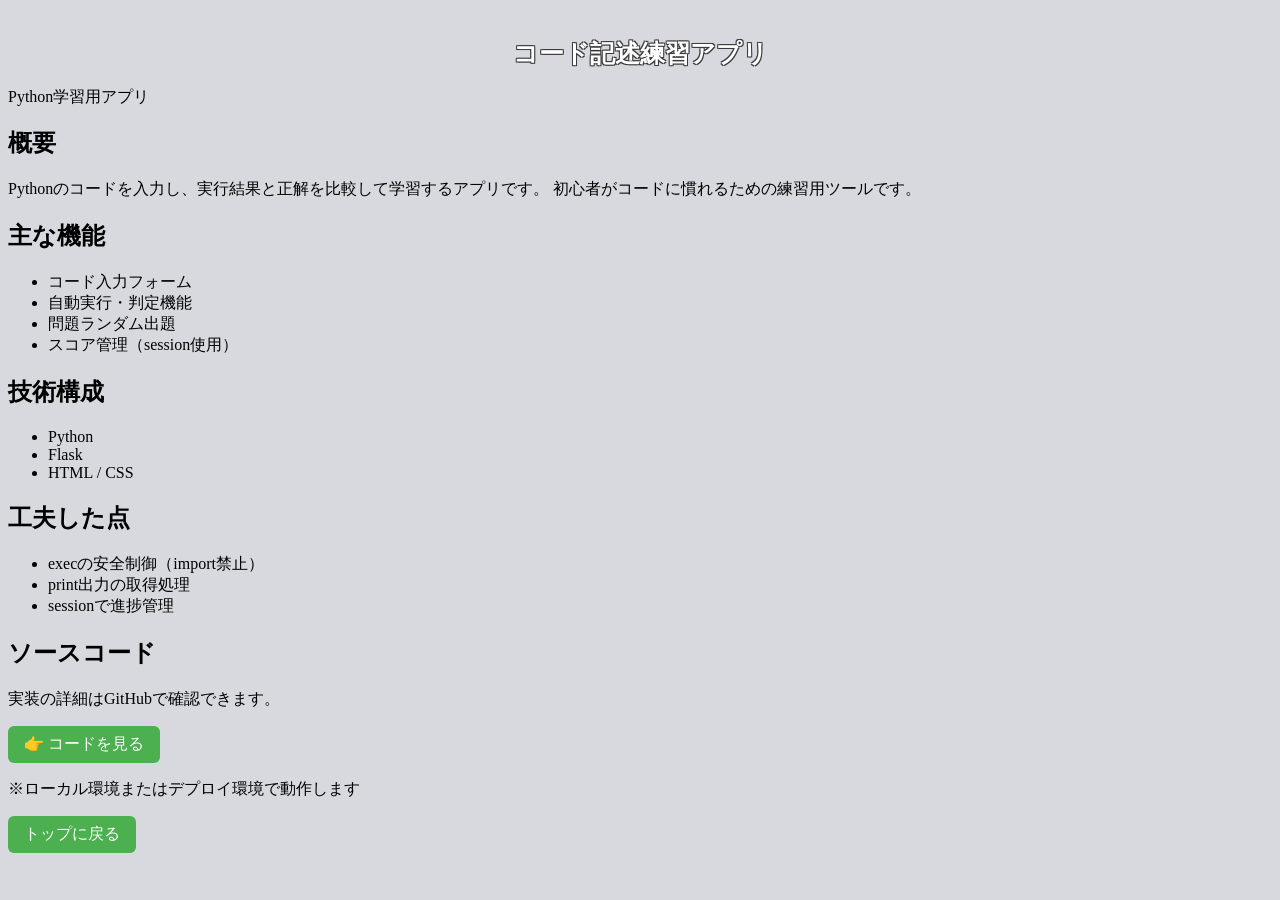
==== projects/code-practice-app/index.html @ 3d0a3c74 "更新内容" ====
<!DOCTYPE html>
<html>

<head>
    <meta charset="UTF-8">
    <title>コード記述練習アプリ</title>
    <link rel="stylesheet" href="../../static/style.css">
</head>

<body>

    <header>
        <h1>コード記述練習アプリ</h1>
        <p>Python学習用アプリ</p>
    </header>

    <section>
        <h2>概要</h2>
        <p>
            Pythonのコードを入力し、実行結果と正解を比較して学習するアプリです。
            初心者がコードに慣れるための練習用ツールです。
        </p>
    </section>

    <section>
        <h2>主な機能</h2>
        <ul>
            <li>コード入力フォーム</li>
            <li>自動実行・判定機能</li>
            <li>問題ランダム出題</li>
            <li>スコア管理（session使用）</li>
        </ul>
    </section>

    <section>
        <h2>技術構成</h2>
        <ul>
            <li>Python</li>
            <li>Flask</li>
            <li>HTML / CSS</li>
        </ul>
    </section>

    <section>
        <h2>工夫した点</h2>
        <ul>
            <li>execの安全制御（import禁止）</li>
            <li>print出力の取得処理</li>
            <li>sessionで進捗管理</li>
        </ul>
    </section>


    <section>
        <h2>ソースコード</h2>

        <p>実装の詳細はGitHubで確認できます。</p>

        <a href="https://github.com/nnk102938/portfolio">👉 コードを見る</a>

        <p>
            ※ローカル環境またはデプロイ環境で動作します
        </p>

        <a href="../../">トップに戻る</a>
    </section>

</body>

</html>
---- static/style.css ----
@charset "utf-8";

body {
    background-color: rgb(215, 217, 223);
}

header h1 {
    text-align: center;
    font-size: 25px;
    padding-top: 20px;
    color: #ffffff;
  text-shadow:
    1px 1px 0 #3b3b3b,
   -1px 1px 0 #3b3b3b,
    1px -1px 0 #3b3b3b,
   -1px -1px 0 #3b3b3b;
}

.main {
    width: 500px;
    margin: 30px auto;
    padding: 20px 30px 20px 30px;
    border-radius: 12px;
    background-color: #ffffff;
    box-shadow: 0 4px 12px rgba(0,0,0,0.1);
    font-size: 13px;
}

.main h2,
.main h3 {
    font-size: 15px;
}

.question {
    white-space: pre-wrap;
    line-height: 1.6;
    margin-bottom: 15px;
}

pre {
  background: #f5f5f5;
  padding: 12px;
  border-radius: 8px;
  font-family: Consolas, monospace;
  font-size: 12px;
  border-left: 4px solid #4CAF50;
}

.next-button {
    text-align: center;
}

a {
  display: inline-block;
  padding: 8px 16px;
  background: #4CAF50;
  color: white;
  text-decoration: none;
  border-radius: 6px;
  transition: 0.2s;
}

a:hover {
  background: #45a049;
}
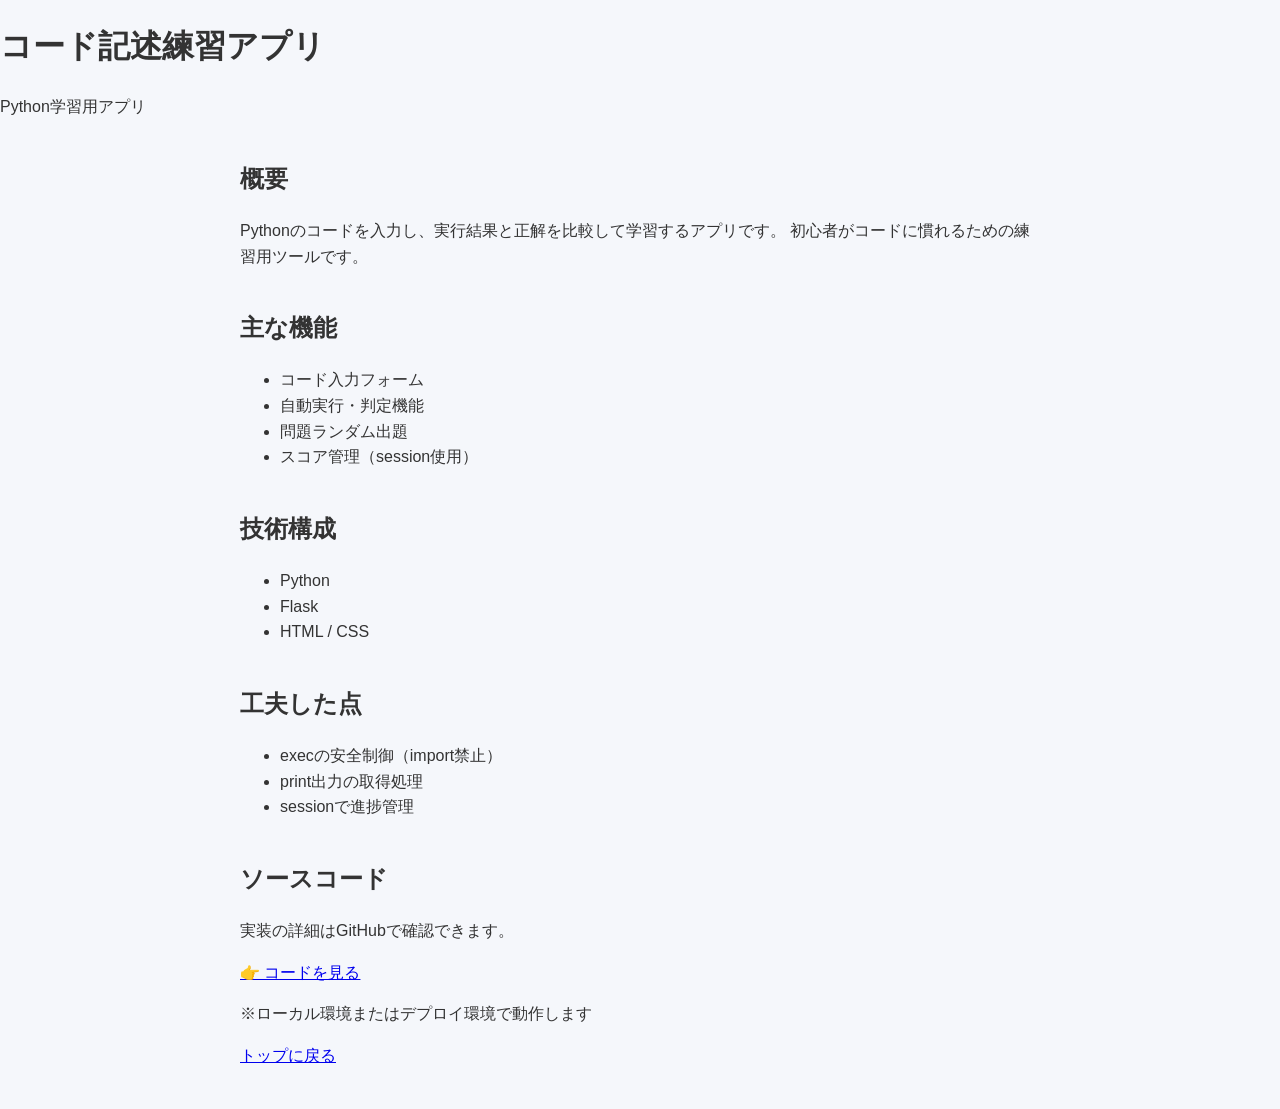
==== commit 86d591cc: "紹介ページ、CSS調整" ====
--- a/projects/code-practice-app/index.html
+++ b/projects/code-practice-app/index.html
@@ -4,7 +4,7 @@
 <head>
     <meta charset="UTF-8">
     <title>コード記述練習アプリ</title>
-    <link rel="stylesheet" href="../../static/style.css">
+    <link rel="stylesheet" href="/portfolio.css">
 </head>
 
 <body>
--- a/portfolio.css
+++ b/portfolio.css
@@ -0,0 +1,65 @@
+/* ===== ベース ===== */
+body {
+  font-family: -apple-system, BlinkMacSystemFont, "Segoe UI", sans-serif;
+  margin: 0;
+  background: #f5f7fb;
+  color: #333;
+  line-height: 1.6;
+}
+
+/* ===== ヘッダー ===== */
+.hero {
+  background: #2d3748;
+  color: white;
+  text-align: center;
+  padding: 60px 20px;
+}
+
+/* ===== セクション ===== */
+section {
+  max-width: 800px;
+  margin: 40px auto;
+  padding: 0 20px;
+}
+
+/* ===== カード ===== */
+.card {
+  background: white;
+  padding: 20px;
+  border-radius: 10px;
+  margin-top: 20px;
+  box-shadow: 0 4px 12px rgba(0,0,0,0.08);
+}
+
+/* ===== タグ ===== */
+.tags span {
+  display: inline-block;
+  background: #e2e8f0;
+  padding: 4px 10px;
+  border-radius: 20px;
+  font-size: 12px;
+  margin: 3px;
+}
+
+/* ===== ボタン ===== */
+.btn {
+  display: inline-block;
+  padding: 10px 14px;
+  background: #3182ce;
+  color: white;
+  text-decoration: none;
+  border-radius: 8px;
+  margin-top: 10px;
+}
+
+.btn:hover {
+  background: #2b6cb0;
+}
+
+/* ===== フッター ===== */
+footer {
+  text-align: center;
+  padding: 30px;
+  font-size: 12px;
+  color: #777;
+}
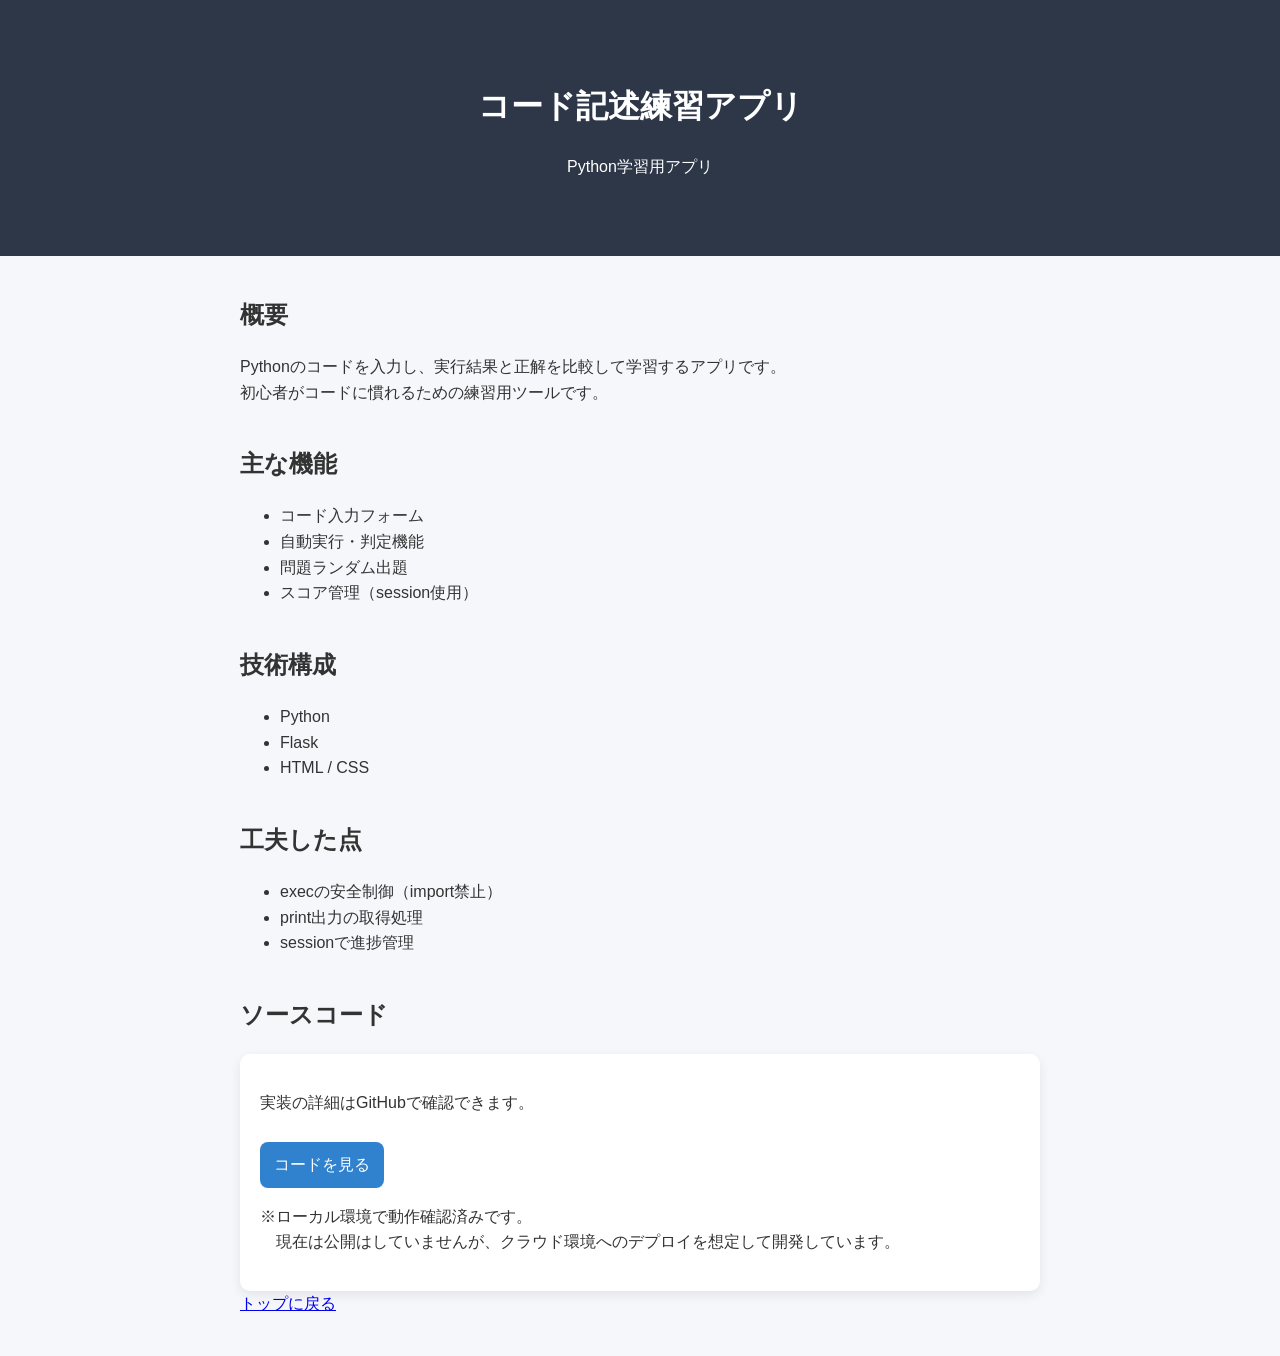
==== commit 6743e03c: "CSS調整" ====
--- a/projects/code-practice-app/index.html
+++ b/projects/code-practice-app/index.html
@@ -17,7 +17,7 @@
     <section>
         <h2>概要</h2>
         <p>
-            Pythonのコードを入力し、実行結果と正解を比較して学習するアプリです。
+            Pythonのコードを入力し、実行結果と正解を比較して学習するアプリです。<br>
             初心者がコードに慣れるための練習用ツールです。
         </p>
     </section>
@@ -54,13 +54,17 @@
     <section>
         <h2>ソースコード</h2>
 
-        <p>実装の詳細はGitHubで確認できます。</p>
+        <div class="card">
+            <p>実装の詳細はGitHubで確認できます。</p>
 
-        <a href="https://github.com/nnk102938/portfolio">👉 コードを見る</a>
+            <a class="btn" href="https://github.com/nnk102938/portfolio">コードを見る</a>
 
-        <p>
-            ※ローカル環境またはデプロイ環境で動作します
-        </p>
+            <p>
+                ※ローカル環境で動作確認済みです。<br>
+                　現在は公開はしていませんが、クラウド環境へのデプロイを想定して開発しています。
+            </p>
+        </div>
+
 
         <a href="../../">トップに戻る</a>
     </section>
--- a/portfolio.css
+++ b/portfolio.css
@@ -8,7 +8,7 @@
 }
 
 /* ===== ヘッダー ===== */
-.hero {
+header {
   background: #2d3748;
   color: white;
   text-align: center;
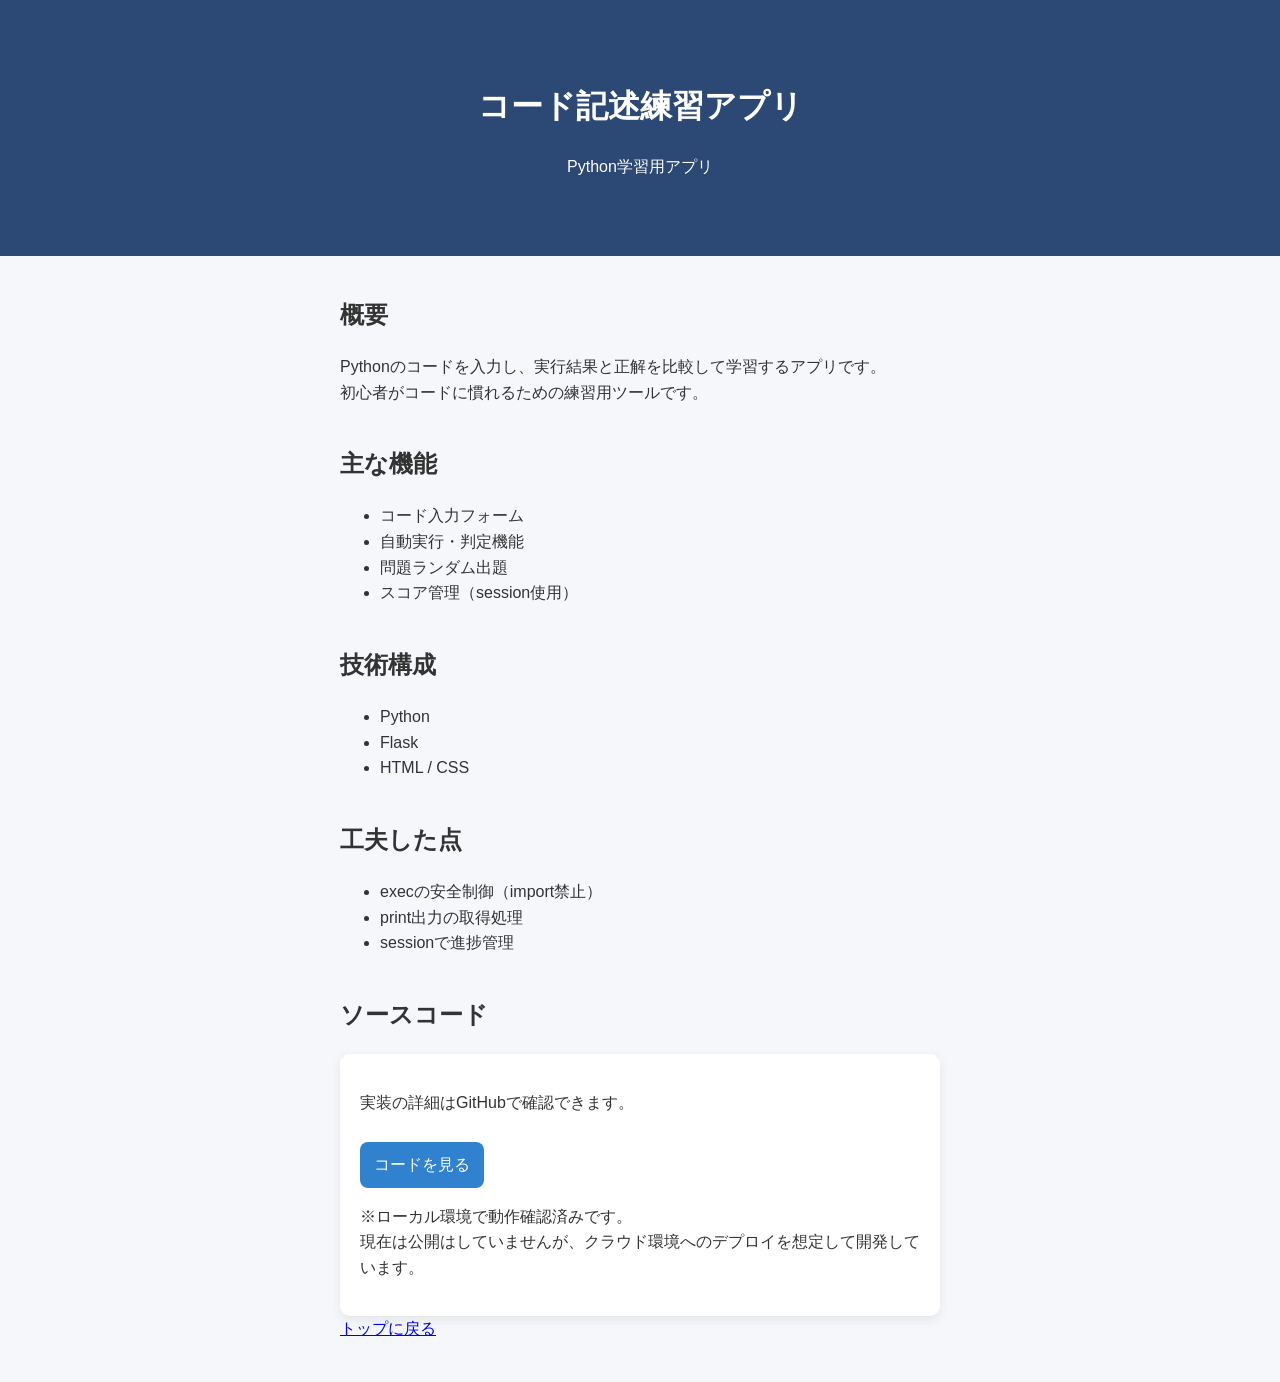
==== commit 19fd1afa: "コード記述練習アプリのUI改善とFlask機能修正" ====
--- a/projects/code-practice-app/index.html
+++ b/projects/code-practice-app/index.html
@@ -4,7 +4,7 @@
 <head>
     <meta charset="UTF-8">
     <title>コード記述練習アプリ</title>
-    <link rel="stylesheet" href="/portfolio.css">
+    <link rel="stylesheet" href="../../portfolio.css">
 </head>
 
 <body>
@@ -61,7 +61,7 @@
 
             <p>
                 ※ローカル環境で動作確認済みです。<br>
-                　現在は公開はしていませんが、クラウド環境へのデプロイを想定して開発しています。
+                現在は公開はしていませんが、クラウド環境へのデプロイを想定して開発しています。
             </p>
         </div>
 
--- a/portfolio.css
+++ b/portfolio.css
@@ -9,7 +9,7 @@
 
 /* ===== ヘッダー ===== */
 header {
-  background: #2d3748;
+  background: #2c4875;
   color: white;
   text-align: center;
   padding: 60px 20px;
@@ -17,7 +17,7 @@
 
 /* ===== セクション ===== */
 section {
-  max-width: 800px;
+  max-width: 600px;
   margin: 40px auto;
   padding: 0 20px;
 }
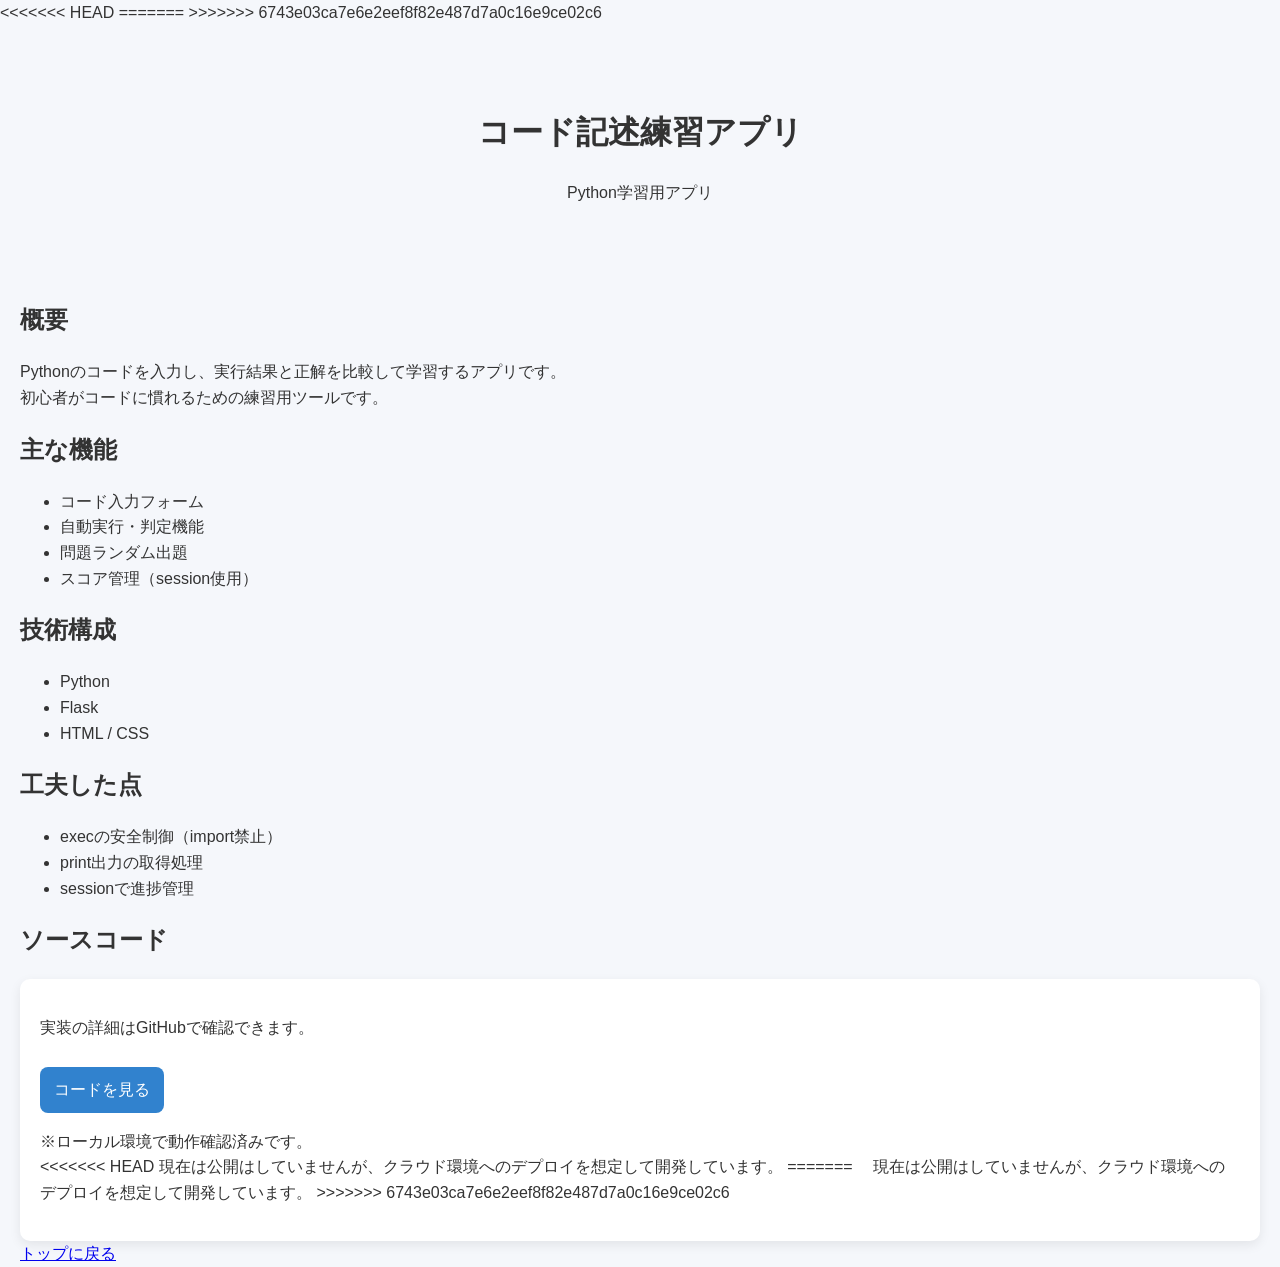
==== commit 28c30d6b: "コード練習アプリのUI改善・Flask機能修正" ====
--- a/projects/code-practice-app/index.html
+++ b/projects/code-practice-app/index.html
@@ -4,7 +4,11 @@
 <head>
     <meta charset="UTF-8">
     <title>コード記述練習アプリ</title>
+<<<<<<< HEAD
     <link rel="stylesheet" href="../../portfolio.css">
+=======
+    <link rel="stylesheet" href="/portfolio.css">
+>>>>>>> 6743e03ca7e6e2eef8f82e487d7a0c16e9ce02c6
 </head>
 
 <body>
@@ -61,7 +65,11 @@
 
             <p>
                 ※ローカル環境で動作確認済みです。<br>
+<<<<<<< HEAD
                 現在は公開はしていませんが、クラウド環境へのデプロイを想定して開発しています。
+=======
+                　現在は公開はしていませんが、クラウド環境へのデプロイを想定して開発しています。
+>>>>>>> 6743e03ca7e6e2eef8f82e487d7a0c16e9ce02c6
             </p>
         </div>
 
--- a/portfolio.css
+++ b/portfolio.css
@@ -9,7 +9,11 @@
 
 /* ===== ヘッダー ===== */
 header {
+<<<<<<< HEAD
   background: #2c4875;
+=======
+  background: #2d3748;
+>>>>>>> 6743e03ca7e6e2eef8f82e487d7a0c16e9ce02c6
   color: white;
   text-align: center;
   padding: 60px 20px;
@@ -17,7 +21,11 @@
 
 /* ===== セクション ===== */
 section {
+<<<<<<< HEAD
   max-width: 600px;
+=======
+  max-width: 800px;
+>>>>>>> 6743e03ca7e6e2eef8f82e487d7a0c16e9ce02c6
   margin: 40px auto;
   padding: 0 20px;
 }
--- a/portfolio.css
+++ b/portfolio.css
@@ -9,7 +9,11 @@
 
 /* ===== ヘッダー ===== */
 header {
+<<<<<<< HEAD
   background: #2c4875;
+=======
+  background: #2d3748;
+>>>>>>> 6743e03ca7e6e2eef8f82e487d7a0c16e9ce02c6
   color: white;
   text-align: center;
   padding: 60px 20px;
@@ -17,7 +21,11 @@
 
 /* ===== セクション ===== */
 section {
+<<<<<<< HEAD
   max-width: 600px;
+=======
+  max-width: 800px;
+>>>>>>> 6743e03ca7e6e2eef8f82e487d7a0c16e9ce02c6
   margin: 40px auto;
   padding: 0 20px;
 }
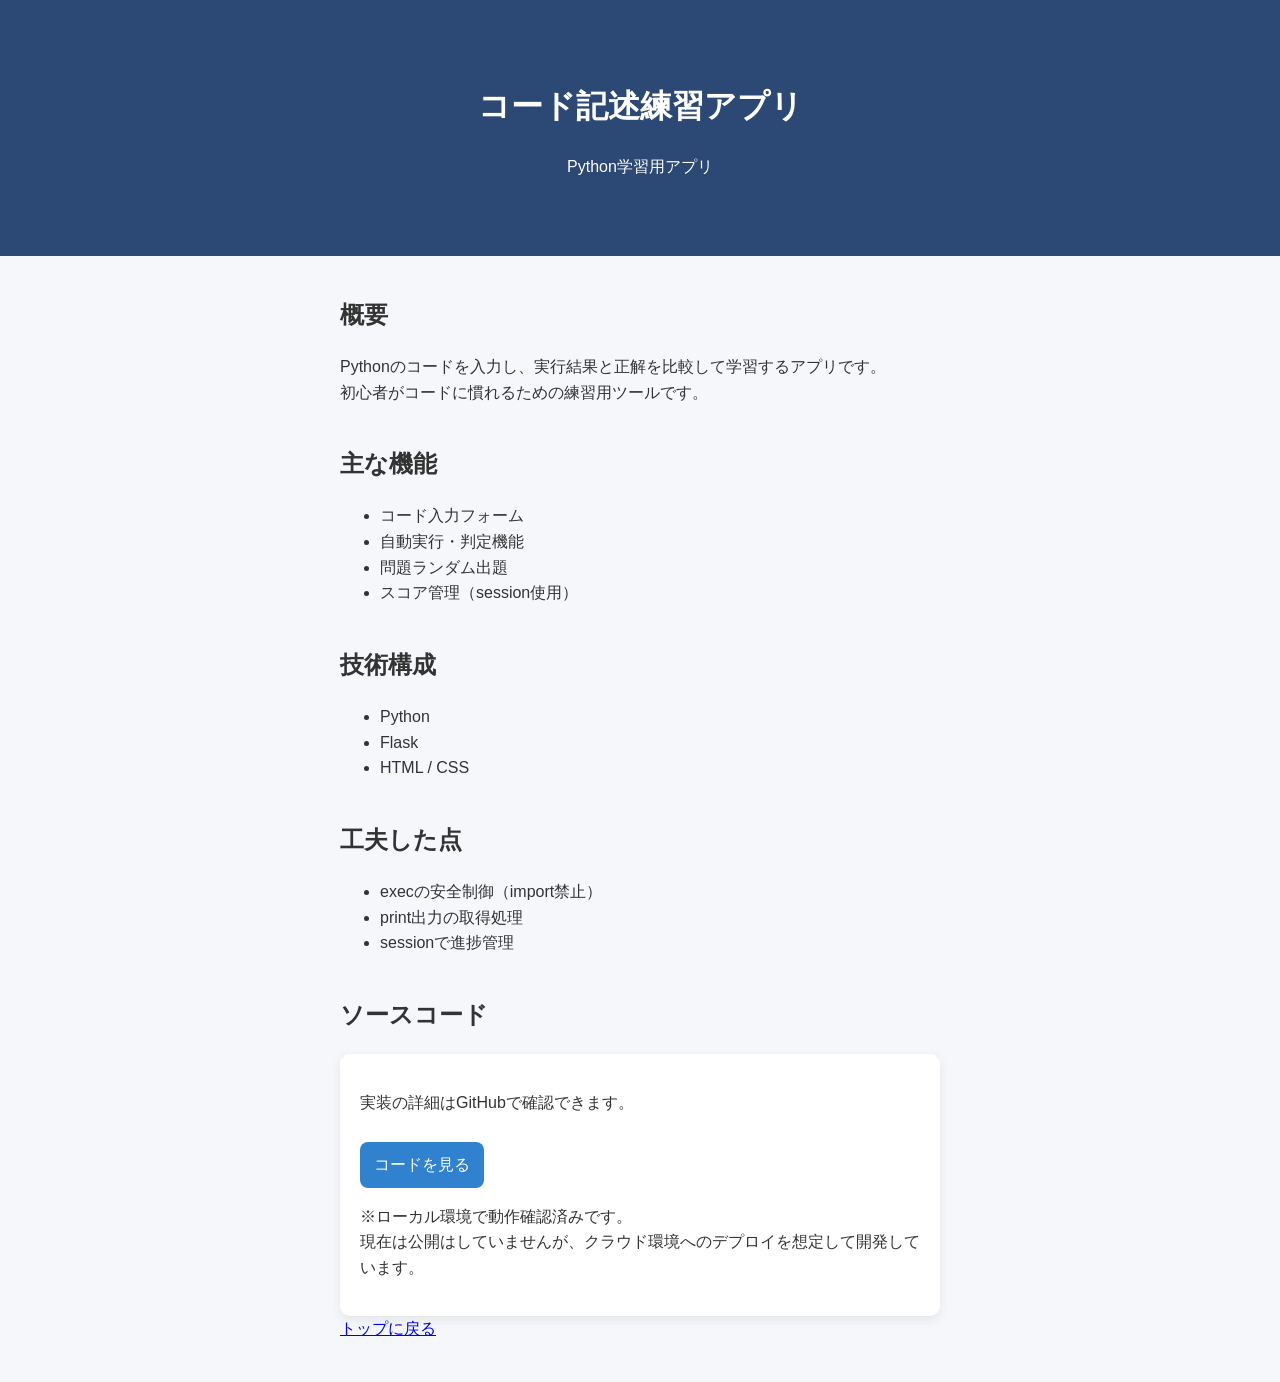
==== commit da3ed53d: "HTML修正" ====
--- a/projects/code-practice-app/index.html
+++ b/projects/code-practice-app/index.html
@@ -4,11 +4,8 @@
 <head>
     <meta charset="UTF-8">
     <title>コード記述練習アプリ</title>
-<<<<<<< HEAD
     <link rel="stylesheet" href="../../portfolio.css">
-=======
-    <link rel="stylesheet" href="/portfolio.css">
->>>>>>> 6743e03ca7e6e2eef8f82e487d7a0c16e9ce02c6
+
 </head>
 
 <body>
@@ -65,11 +62,7 @@
 
             <p>
                 ※ローカル環境で動作確認済みです。<br>
-<<<<<<< HEAD
                 現在は公開はしていませんが、クラウド環境へのデプロイを想定して開発しています。
-=======
-                　現在は公開はしていませんが、クラウド環境へのデプロイを想定して開発しています。
->>>>>>> 6743e03ca7e6e2eef8f82e487d7a0c16e9ce02c6
             </p>
         </div>
 
--- a/portfolio.css
+++ b/portfolio.css
@@ -9,11 +9,7 @@
 
 /* ===== ヘッダー ===== */
 header {
-<<<<<<< HEAD
   background: #2c4875;
-=======
-  background: #2d3748;
->>>>>>> 6743e03ca7e6e2eef8f82e487d7a0c16e9ce02c6
   color: white;
   text-align: center;
   padding: 60px 20px;
@@ -21,11 +17,7 @@
 
 /* ===== セクション ===== */
 section {
-<<<<<<< HEAD
   max-width: 600px;
-=======
-  max-width: 800px;
->>>>>>> 6743e03ca7e6e2eef8f82e487d7a0c16e9ce02c6
   margin: 40px auto;
   padding: 0 20px;
 }
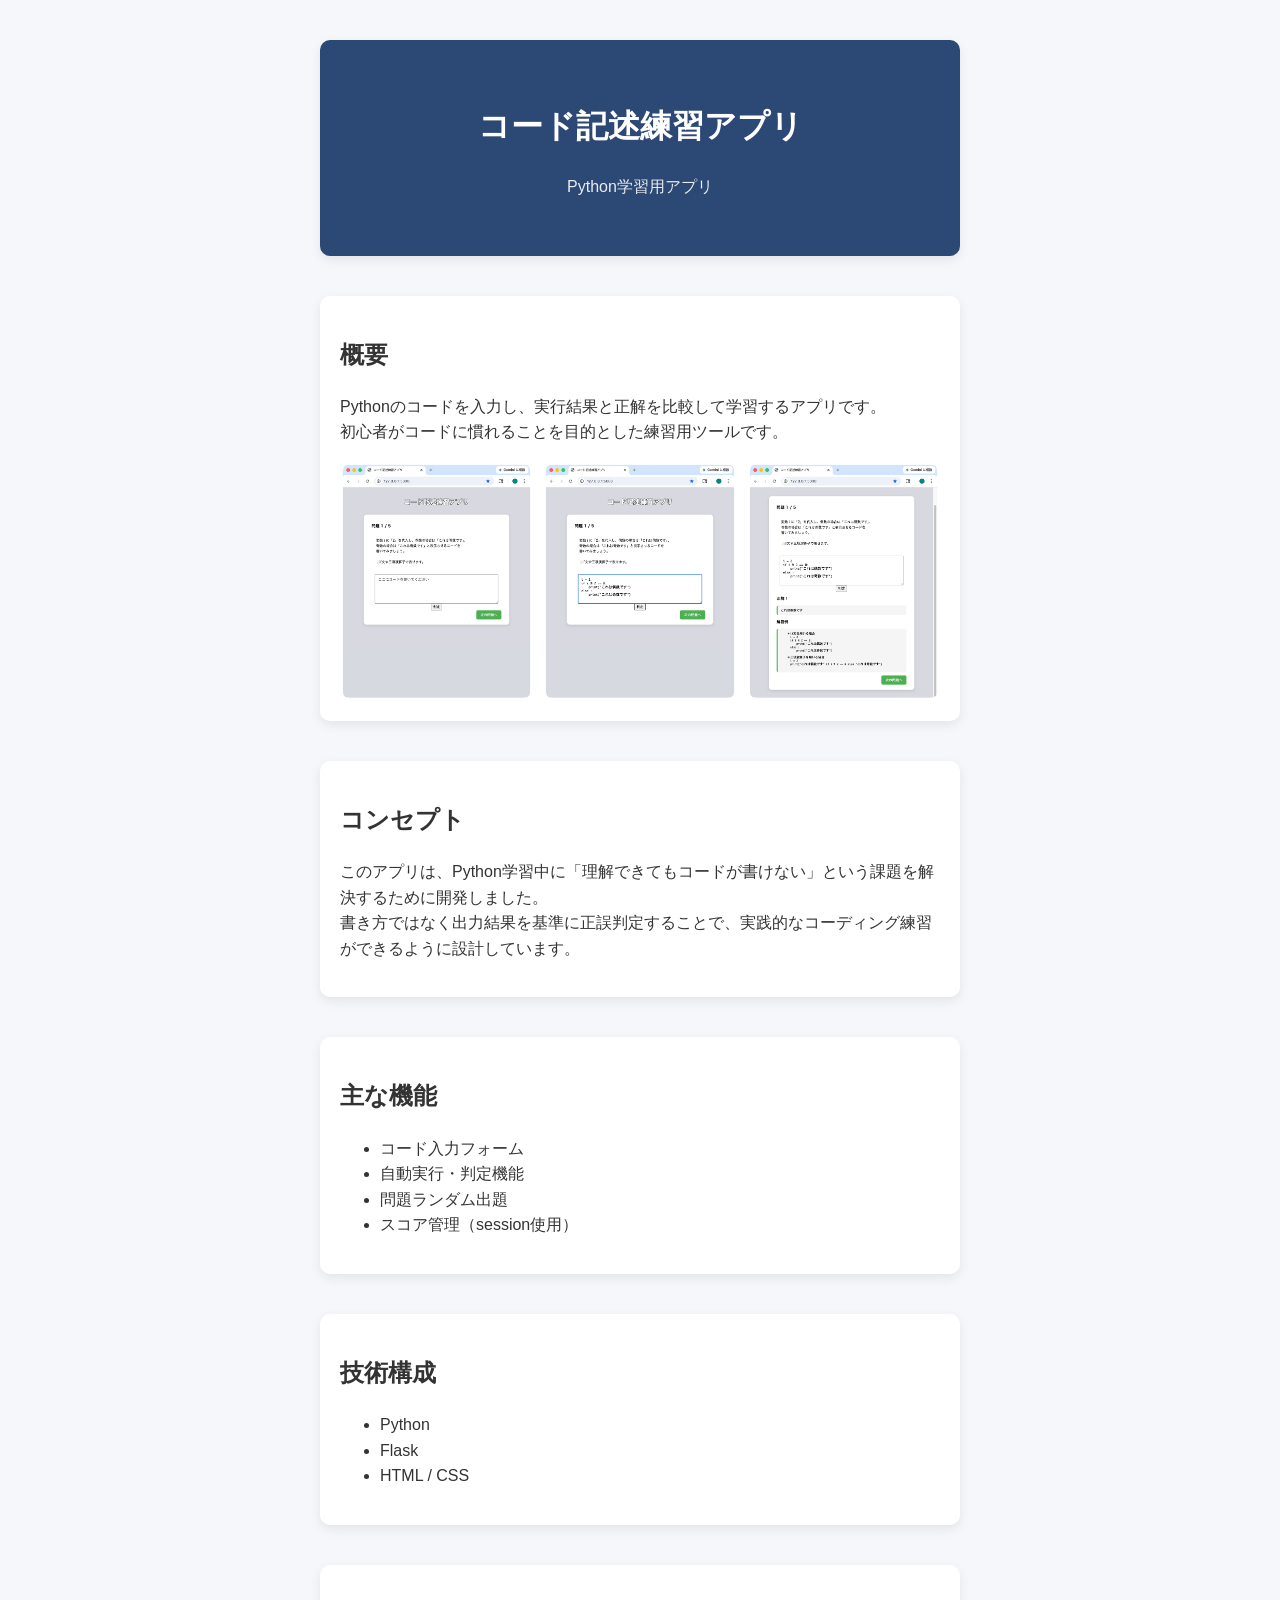
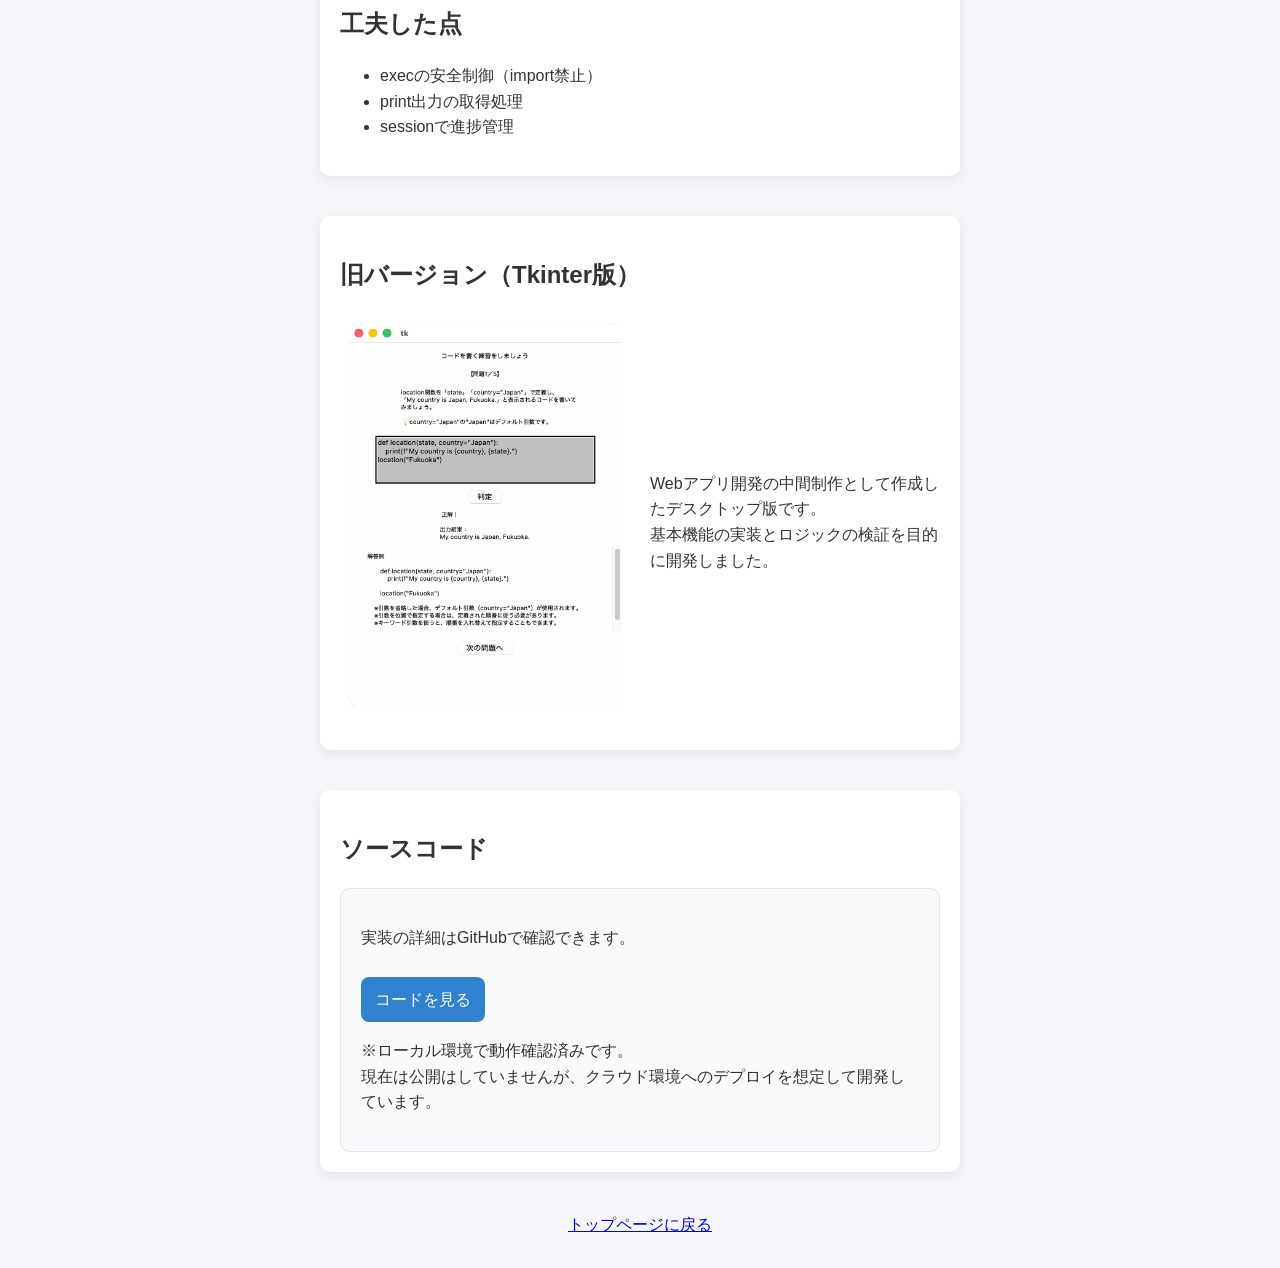
==== commit 93e7676a: "HTML/CSS調整、スクショ追加" ====
--- a/projects/code-practice-app/index.html
+++ b/projects/code-practice-app/index.html
@@ -19,9 +19,24 @@
         <h2>概要</h2>
         <p>
             Pythonのコードを入力し、実行結果と正解を比較して学習するアプリです。<br>
-            初心者がコードに慣れるための練習用ツールです。
+            初心者がコードに慣れることを目的とした練習用ツールです。
+        </p>
+        <div class="project-gallery">
+            <img src="../../images/code-app-1.webp" alt="" class="zoom-img">
+            <img src="../../images/code-app-2.webp" alt="" class="zoom-img">
+            <img src="../../images/code-app-3.webp" alt="" class="zoom-img">
+        </div>
+
+    </section>
+    
+    <section>
+        <h2>コンセプト</h2>
+        <p>このアプリは、Python学習中に「理解できてもコードが書けない」という課題を解決するために開発しました。
+            <br>
+            書き方ではなく出力結果を基準に正誤判定することで、実践的なコーディング練習ができるように設計しています。
         </p>
     </section>
+
 
     <section>
         <h2>主な機能</h2>
@@ -51,6 +66,22 @@
         </ul>
     </section>
 
+    <section class="projects">
+        <h2>旧バージョン（Tkinter版）</h2>
+
+        <div class="project-card">
+            <div class="project-text">
+              <p>
+                Webアプリ開発の中間制作として作成したデスクトップ版です。<br>
+                基本機能の実装とロジックの検証を目的に開発しました。
+              </p>
+            </div>
+
+            <div class="project-image">
+              <img src="../../images/code-app-tkinter.webp" alt="Tkinter版" class="zoom-img">
+            </div>
+        </div>
+    </section>
 
     <section>
         <h2>ソースコード</h2>
@@ -66,10 +97,32 @@
             </p>
         </div>
 
+    </section>
+    
+    <a class="back" href="../../">トップページに戻る</a>
 
-        <a href="../../">トップに戻る</a>
-    </section>
+<!-- 画像拡大表示用 -->
+    <div id="modal" class="modal">
+      <img id="modalImg" class="modal-content">
+    </div>
 
+    <script>
+      const modal = document.getElementById("modal");
+      const modalImg = document.getElementById("modalImg");
+
+      document.querySelectorAll(".zoom-img").forEach(img => {
+        img.addEventListener("click", () => {
+          modal.style.display = "flex";
+          modalImg.src = img.src;
+        });
+      });
+
+      modal.addEventListener("click", () => {
+        modal.style.display = "none";
+      });
+    </script>
+
+</body>
 </body>
 
 </html>
--- a/portfolio.css
+++ b/portfolio.css
@@ -1,3 +1,10 @@
+@charset "utf-8";
+@media (max-width: 768px) {
+  .project-card {
+    flex-direction: column;
+  }
+}
+
 /* ===== ベース ===== */
 body {
   font-family: -apple-system, BlinkMacSystemFont, "Segoe UI", sans-serif;
@@ -15,20 +22,74 @@
   padding: 60px 20px;
 }
 
+header {
+  max-width: 600px;
+  margin: 40px auto 20px;
+  padding: 40px 20px;
+  background: #2c4875;
+  border-radius: 10px;
+  box-shadow: 0 4px 12px rgba(0,0,0,0.08);
+  text-align: center;
+}
+
+header p {
+  margin-top: 10px;
+  opacity: 0.9;
+}
+
 /* ===== セクション ===== */
 section {
   max-width: 600px;
   margin: 40px auto;
-  padding: 0 20px;
+  padding: 20px;
+  background: white;
+  border-radius: 10px;
+  box-shadow: 0 4px 12px rgba(0,0,0,0.08);
 }
 
-/* ===== カード ===== */
+
+/* ===== スクショありセクション ===== */
+.project-card {
+  display: flex;
+  flex-direction: row-reverse;
+  gap: 20px;
+  align-items: center;
+}
+
+.project-text {
+  flex: 1;
+}
+.project-image {
+  flex: 1;
+}
+
+.project-image img {
+  width: 100%;
+  height: auto;
+  border-radius: 8px;
+}
+
+/* ===== ギャラリー ===== */
+.project-gallery {
+  display: flex;
+  gap: 10px;
+}
+
+.project-gallery img {
+  flex: 1;
+  width: 0;
+  height: auto;
+  border-radius: 8px;
+  object-fit: cover;
+}
+
+/* ===== セクション内カード ===== */
 .card {
-  background: white;
+  background: #f9fafc;
   padding: 20px;
   border-radius: 10px;
   margin-top: 20px;
-  box-shadow: 0 4px 12px rgba(0,0,0,0.08);
+  border: 1px solid #e5e7eb;
 }
 
 /* ===== タグ ===== */
@@ -62,4 +123,36 @@
   padding: 30px;
   font-size: 12px;
   color: #777;
-}+}
+
+/* ===== トップページに戻る ===== */
+.back {
+  display: block;
+  text-align: center;
+  margin: 30px auto;
+}
+
+
+/* ===== 画像拡大表示 ===== */
+.zoom-img {
+  cursor: pointer;
+}
+
+.modal {
+  display: none;
+  position: fixed;
+  z-index: 999;
+  left: 0;
+  top: 0;
+  width: 100%;
+  height: 100%;
+  background: rgba(0,0,0,0.8);
+  justify-content: center;
+  align-items: center;
+}
+
+.modal-content {
+  max-width: 90%;
+  max-height: 90%;
+  border-radius: 8px;
+}
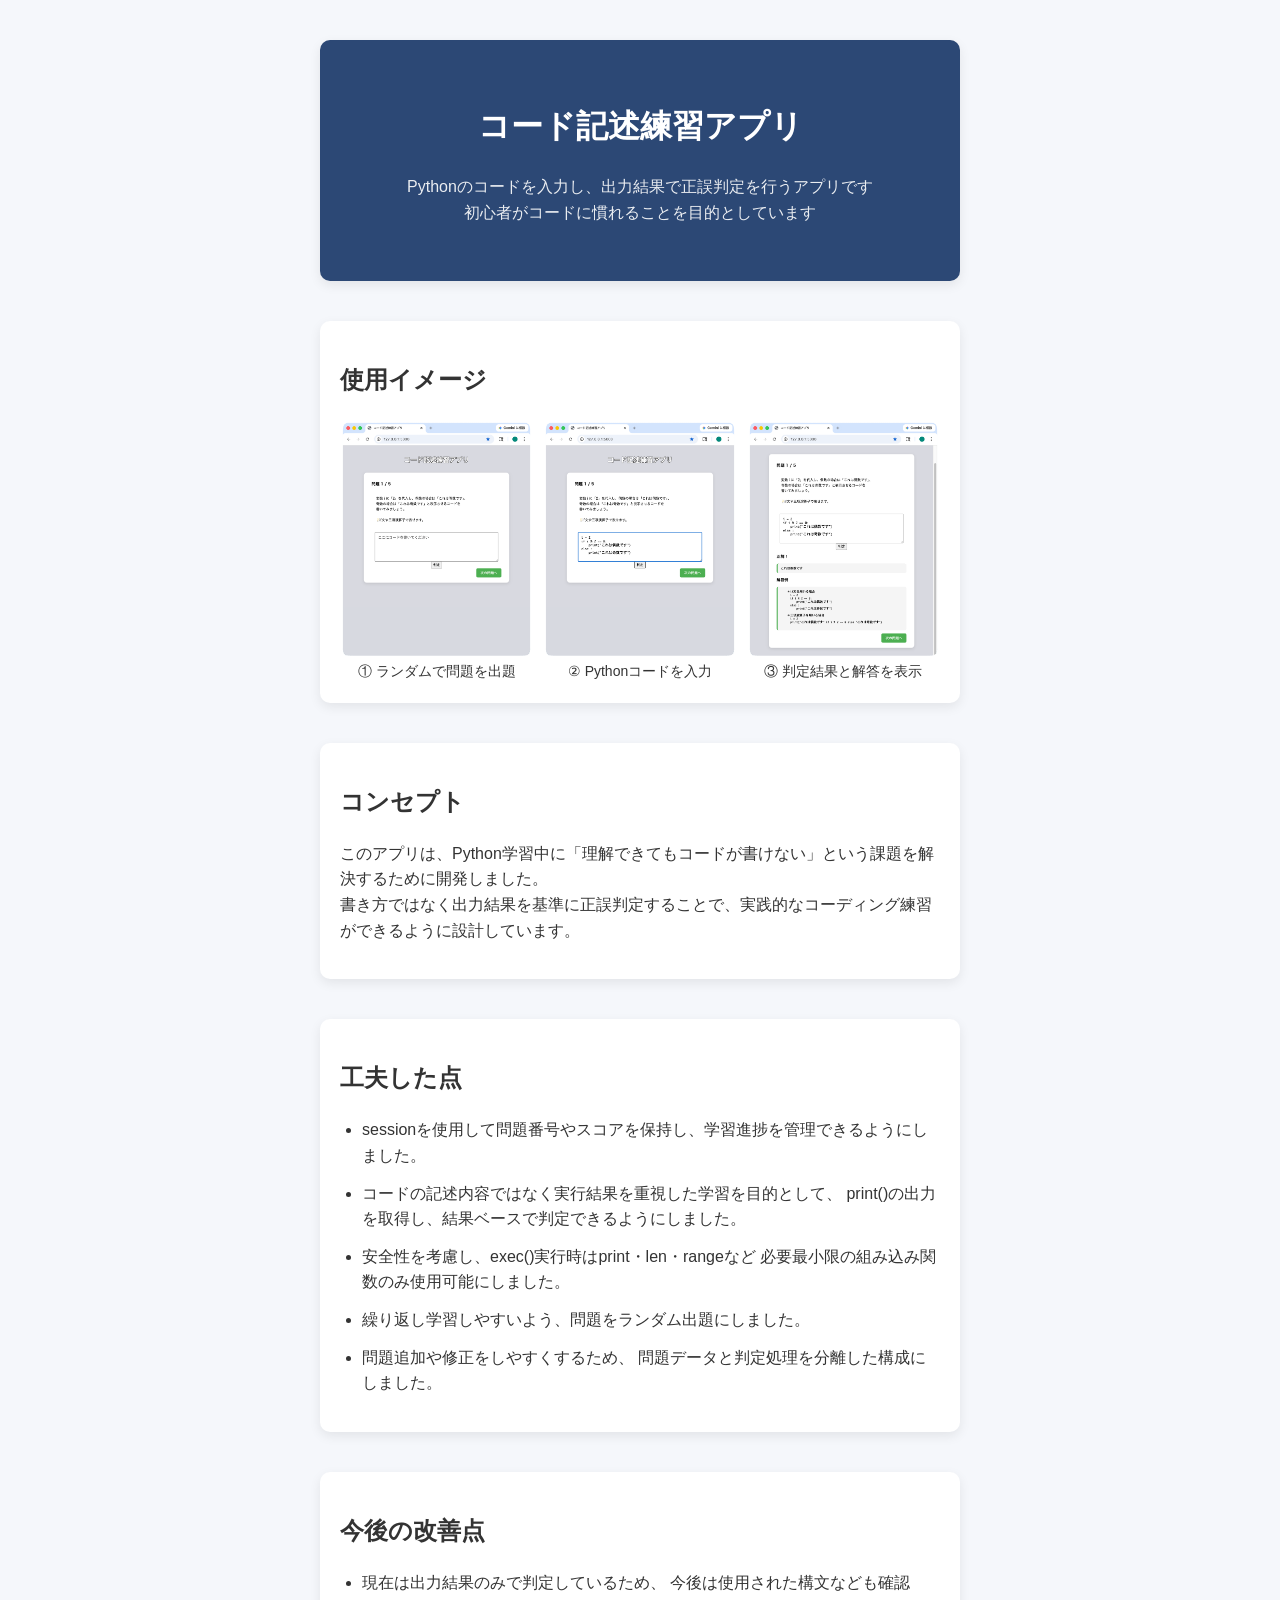
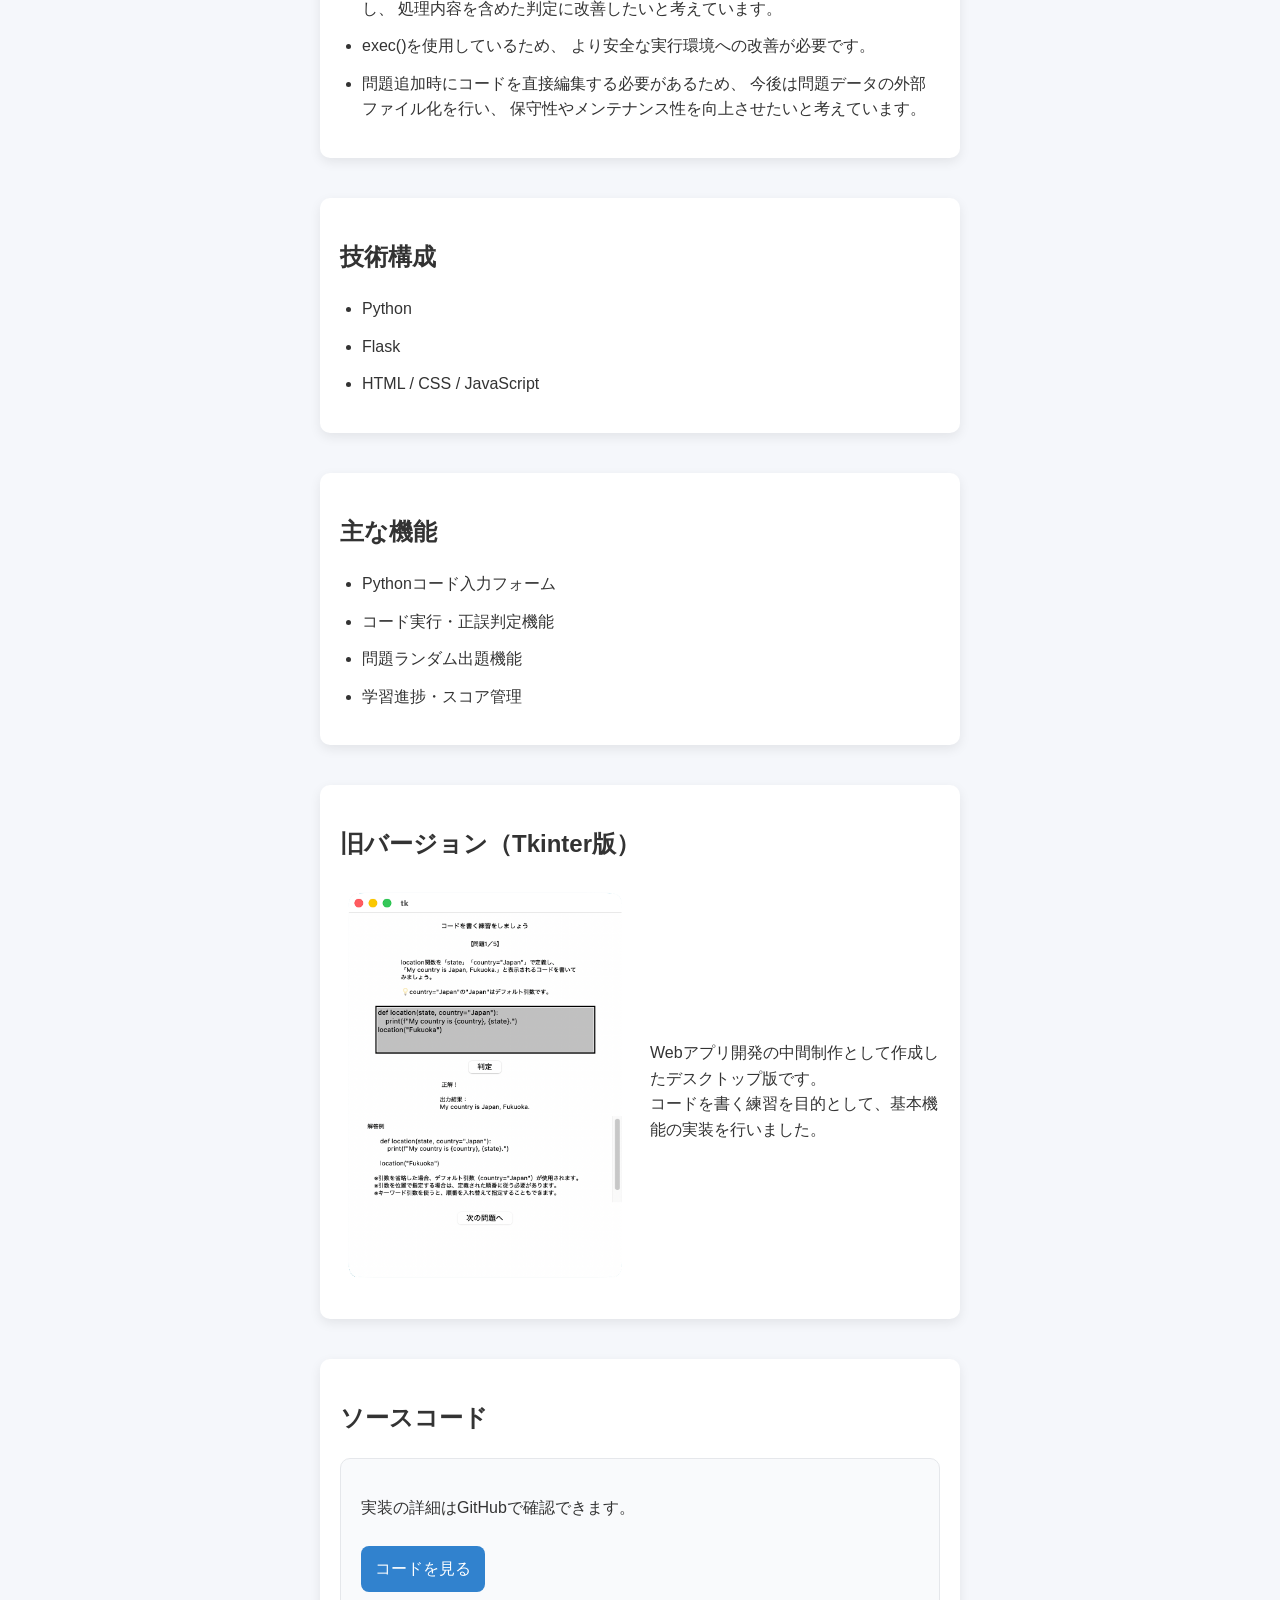
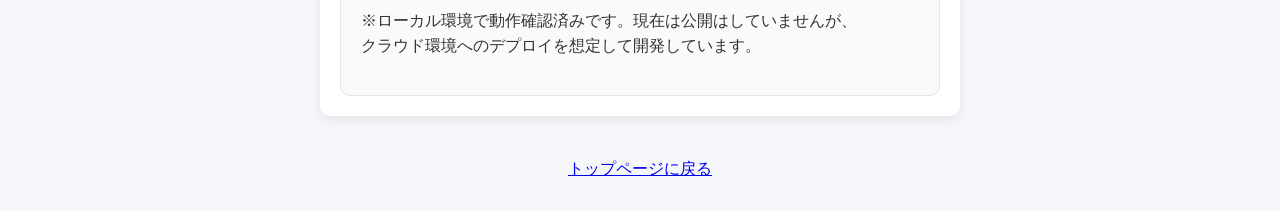
==== commit f4b8e3ee: "ポートフォリオページを改善" ====
--- a/projects/code-practice-app/index.html
+++ b/projects/code-practice-app/index.html
@@ -12,23 +12,34 @@
 
     <header>
         <h1>コード記述練習アプリ</h1>
-        <p>Python学習用アプリ</p>
+        <p>
+            Pythonのコードを入力し、出力結果で正誤判定を行うアプリです<br>
+            初心者がコードに慣れることを目的としています
+        </p>
     </header>
 
     <section>
-        <h2>概要</h2>
-        <p>
-            Pythonのコードを入力し、実行結果と正解を比較して学習するアプリです。<br>
-            初心者がコードに慣れることを目的とした練習用ツールです。
-        </p>
+        <h2>使用イメージ</h2>
         <div class="project-gallery">
-            <img src="../../images/code-app-1.webp" alt="" class="zoom-img">
-            <img src="../../images/code-app-2.webp" alt="" class="zoom-img">
-            <img src="../../images/code-app-3.webp" alt="" class="zoom-img">
+
+            <div class="gallery-item">
+                <img src="../../images/code-app-1.webp" alt="問題画面" class="zoom-img">
+                <p>① ランダムで問題を出題</p>
+            </div>
+
+            <div class="gallery-item">
+                <img src="../../images/code-app-2.webp" alt="コード入力画面" class="zoom-img">
+                <p>② Pythonコードを入力</p>
+            </div>
+
+            <div class="gallery-item">
+                <img src="../../images/code-app-3.webp" alt="結果表示画面" class="zoom-img">
+                <p>③ 判定結果と解答を表示</p>
+            </div>
+
         </div>
+    </section>
 
-    </section>
-    
     <section>
         <h2>コンセプト</h2>
         <p>このアプリは、Python学習中に「理解できてもコードが書けない」という課題を解決するために開発しました。
@@ -37,14 +48,54 @@
         </p>
     </section>
 
+    <section>
+        <h2>工夫した点</h2>
+        <ul>
+            <li>
+                sessionを使用して問題番号やスコアを保持し、学習進捗を管理できるようにしました。
+            </li>
+
+            <li>
+                コードの記述内容ではなく実行結果を重視した学習を目的として、
+                print()の出力を取得し、結果ベースで判定できるようにしました。
+            </li>
+
+            <li>
+                安全性を考慮し、exec()実行時はprint・len・rangeなど
+                必要最小限の組み込み関数のみ使用可能にしました。
+            </li>
+
+            <li>
+                繰り返し学習しやすいよう、問題をランダム出題にしました。
+            </li>
+
+            <li>
+                問題追加や修正をしやすくするため、
+                問題データと判定処理を分離した構成にしました。
+            </li>
+        </ul>
+    </section>
 
     <section>
-        <h2>主な機能</h2>
+        <h2>今後の改善点</h2>
         <ul>
-            <li>コード入力フォーム</li>
-            <li>自動実行・判定機能</li>
-            <li>問題ランダム出題</li>
-            <li>スコア管理（session使用）</li>
+            <li>
+                現在は出力結果のみで判定しているため、
+                今後は使用された構文なども確認し、
+                処理内容を含めた判定に改善したいと考えています。
+            </li>
+
+            <li>
+                exec()を使用しているため、
+                より安全な実行環境への改善が必要です。
+            </li>
+
+            <li>
+                問題追加時にコードを直接編集する必要があるため、
+                今後は問題データの外部ファイル化を行い、
+                保守性やメンテナンス性を向上させたいと考えています。
+            </li>
+
         </ul>
     </section>
 
@@ -53,32 +104,34 @@
         <ul>
             <li>Python</li>
             <li>Flask</li>
-            <li>HTML / CSS</li>
+            <li>HTML / CSS / JavaScript</li>
         </ul>
     </section>
 
     <section>
-        <h2>工夫した点</h2>
+        <h2>主な機能</h2>
         <ul>
-            <li>execの安全制御（import禁止）</li>
-            <li>print出力の取得処理</li>
-            <li>sessionで進捗管理</li>
+            <li>Pythonコード入力フォーム</li>
+            <li>コード実行・正誤判定機能</li>
+            <li>問題ランダム出題機能</li>
+            <li>学習進捗・スコア管理</li>
         </ul>
     </section>
+
 
     <section class="projects">
         <h2>旧バージョン（Tkinter版）</h2>
 
         <div class="project-card">
             <div class="project-text">
-              <p>
-                Webアプリ開発の中間制作として作成したデスクトップ版です。<br>
-                基本機能の実装とロジックの検証を目的に開発しました。
-              </p>
+                <p>
+                    Webアプリ開発の中間制作として作成したデスクトップ版です。<br>
+                    コードを書く練習を目的として、基本機能の実装を行いました。
+                </p>
             </div>
 
             <div class="project-image">
-              <img src="../../images/code-app-tkinter.webp" alt="Tkinter版" class="zoom-img">
+                <img src="../../images/code-app-tkinter.webp" alt="Tkinter版" class="zoom-img">
             </div>
         </div>
     </section>
@@ -92,34 +145,34 @@
             <a class="btn" href="https://github.com/nnk102938/portfolio">コードを見る</a>
 
             <p>
-                ※ローカル環境で動作確認済みです。<br>
-                現在は公開はしていませんが、クラウド環境へのデプロイを想定して開発しています。
+                ※ローカル環境で動作確認済みです。現在は公開はしていませんが、
+                <br>クラウド環境へのデプロイを想定して開発しています。
             </p>
         </div>
 
     </section>
-    
+
     <a class="back" href="../../">トップページに戻る</a>
 
-<!-- 画像拡大表示用 -->
+    <!-- 画像拡大表示用 -->
     <div id="modal" class="modal">
-      <img id="modalImg" class="modal-content">
+        <img id="modalImg" class="modal-content">
     </div>
 
     <script>
-      const modal = document.getElementById("modal");
-      const modalImg = document.getElementById("modalImg");
+        const modal = document.getElementById("modal");
+        const modalImg = document.getElementById("modalImg");
 
-      document.querySelectorAll(".zoom-img").forEach(img => {
-        img.addEventListener("click", () => {
-          modal.style.display = "flex";
-          modalImg.src = img.src;
+        document.querySelectorAll(".zoom-img").forEach(img => {
+            img.addEventListener("click", () => {
+                modal.style.display = "flex";
+                modalImg.src = img.src;
+            });
         });
-      });
 
-      modal.addEventListener("click", () => {
-        modal.style.display = "none";
-      });
+        modal.addEventListener("click", () => {
+            modal.style.display = "none";
+        });
     </script>
 
 </body>
--- a/portfolio.css
+++ b/portfolio.css
@@ -14,19 +14,21 @@
   line-height: 1.6;
 }
 
-/* ===== ヘッダー ===== */
-header {
-  background: #2c4875;
-  color: white;
-  text-align: center;
-  padding: 60px 20px;
+ul {
+  padding-left: 22px;
 }
 
+li {
+  margin-bottom: 12px;
+}
+
+/* ===== ヘッダー ===== */
 header {
   max-width: 600px;
   margin: 40px auto 20px;
   padding: 40px 20px;
   background: #2c4875;
+  color: white;
   border-radius: 10px;
   box-shadow: 0 4px 12px rgba(0,0,0,0.08);
   text-align: center;
@@ -65,6 +67,7 @@
 
 .project-image img {
   width: 100%;
+  max-width: 100%;
   height: auto;
   border-radius: 8px;
 }
@@ -75,12 +78,22 @@
   gap: 10px;
 }
 
-.project-gallery img {
+.gallery-item {
   flex: 1;
-  width: 0;
-  height: auto;
+  text-align: center;
+  display: flex;
+  flex-direction: column;
+  gap: 1px;
+}
+
+.gallery-item img {
+  width: 100%;
   border-radius: 8px;
-  object-fit: cover;
+}
+
+.gallery-item p {
+  margin: 0;
+  font-size: 14px;
 }
 
 /* ===== セクション内カード ===== */
